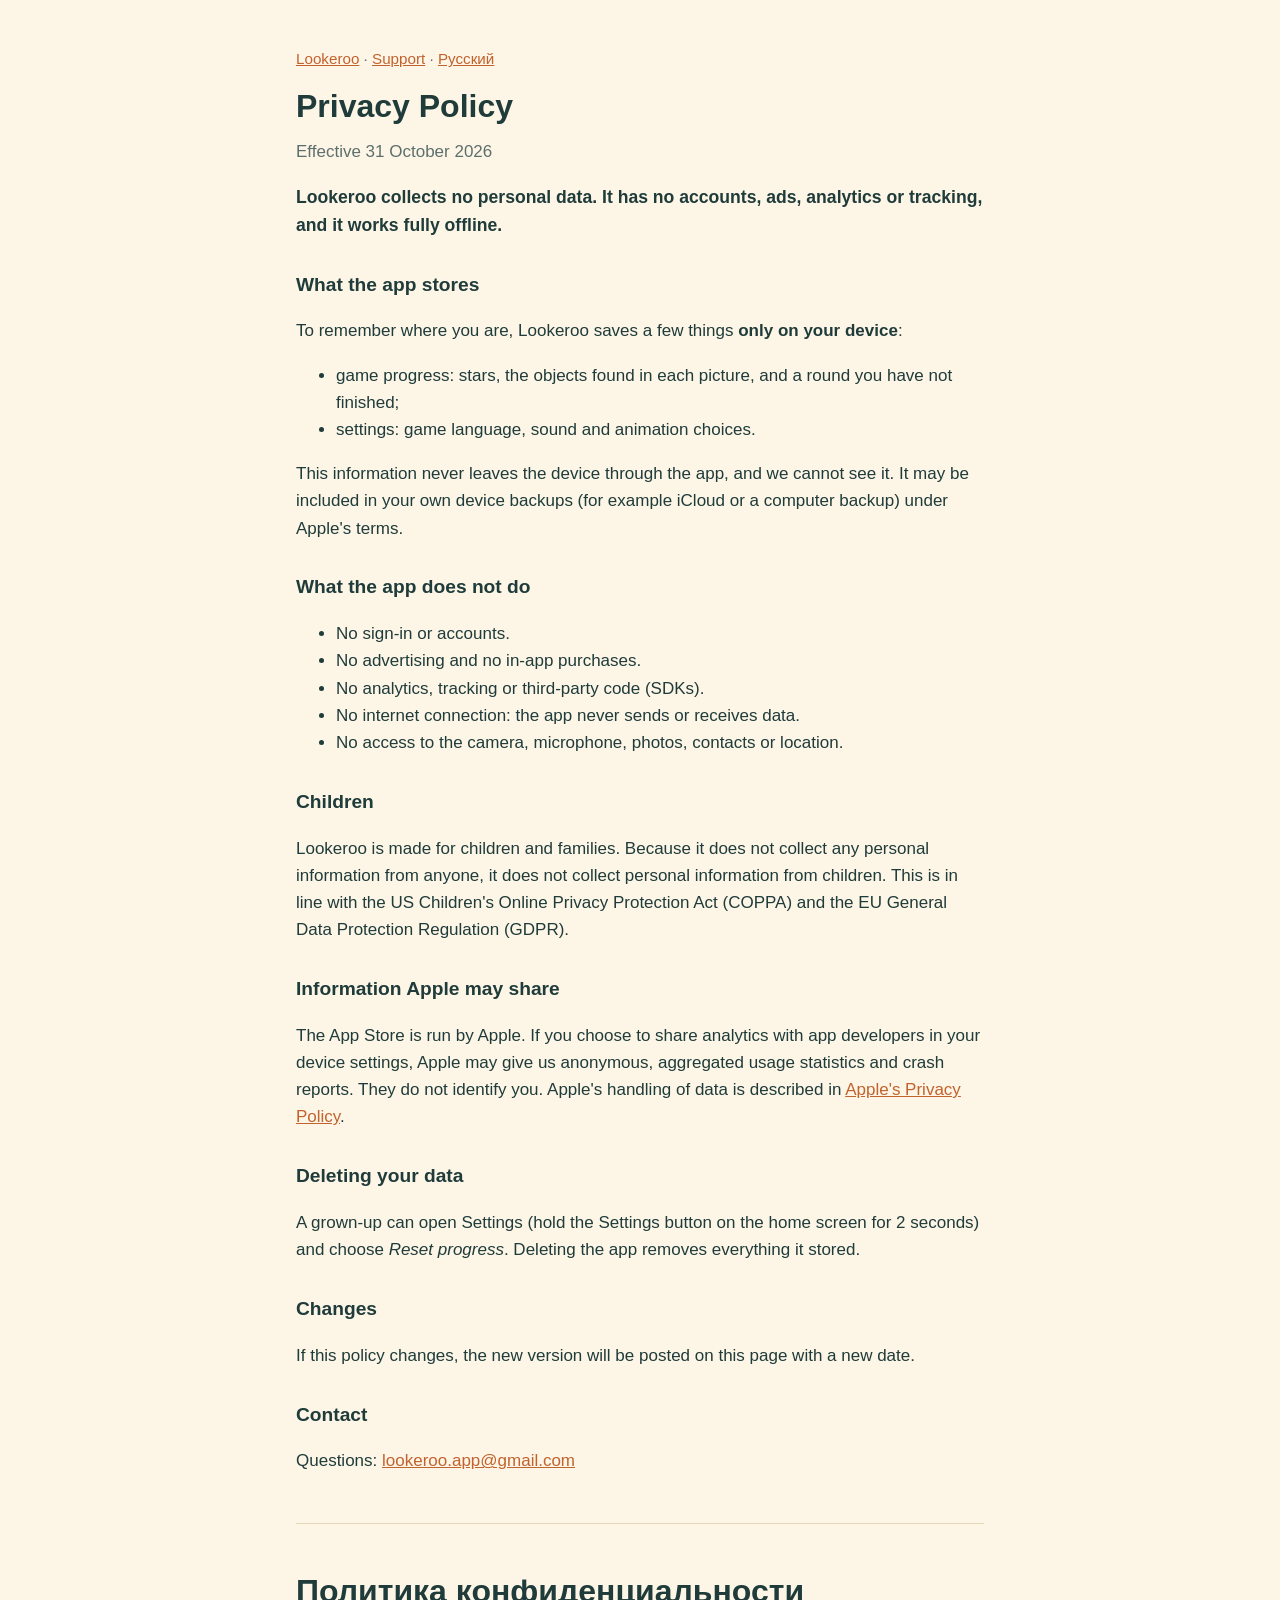
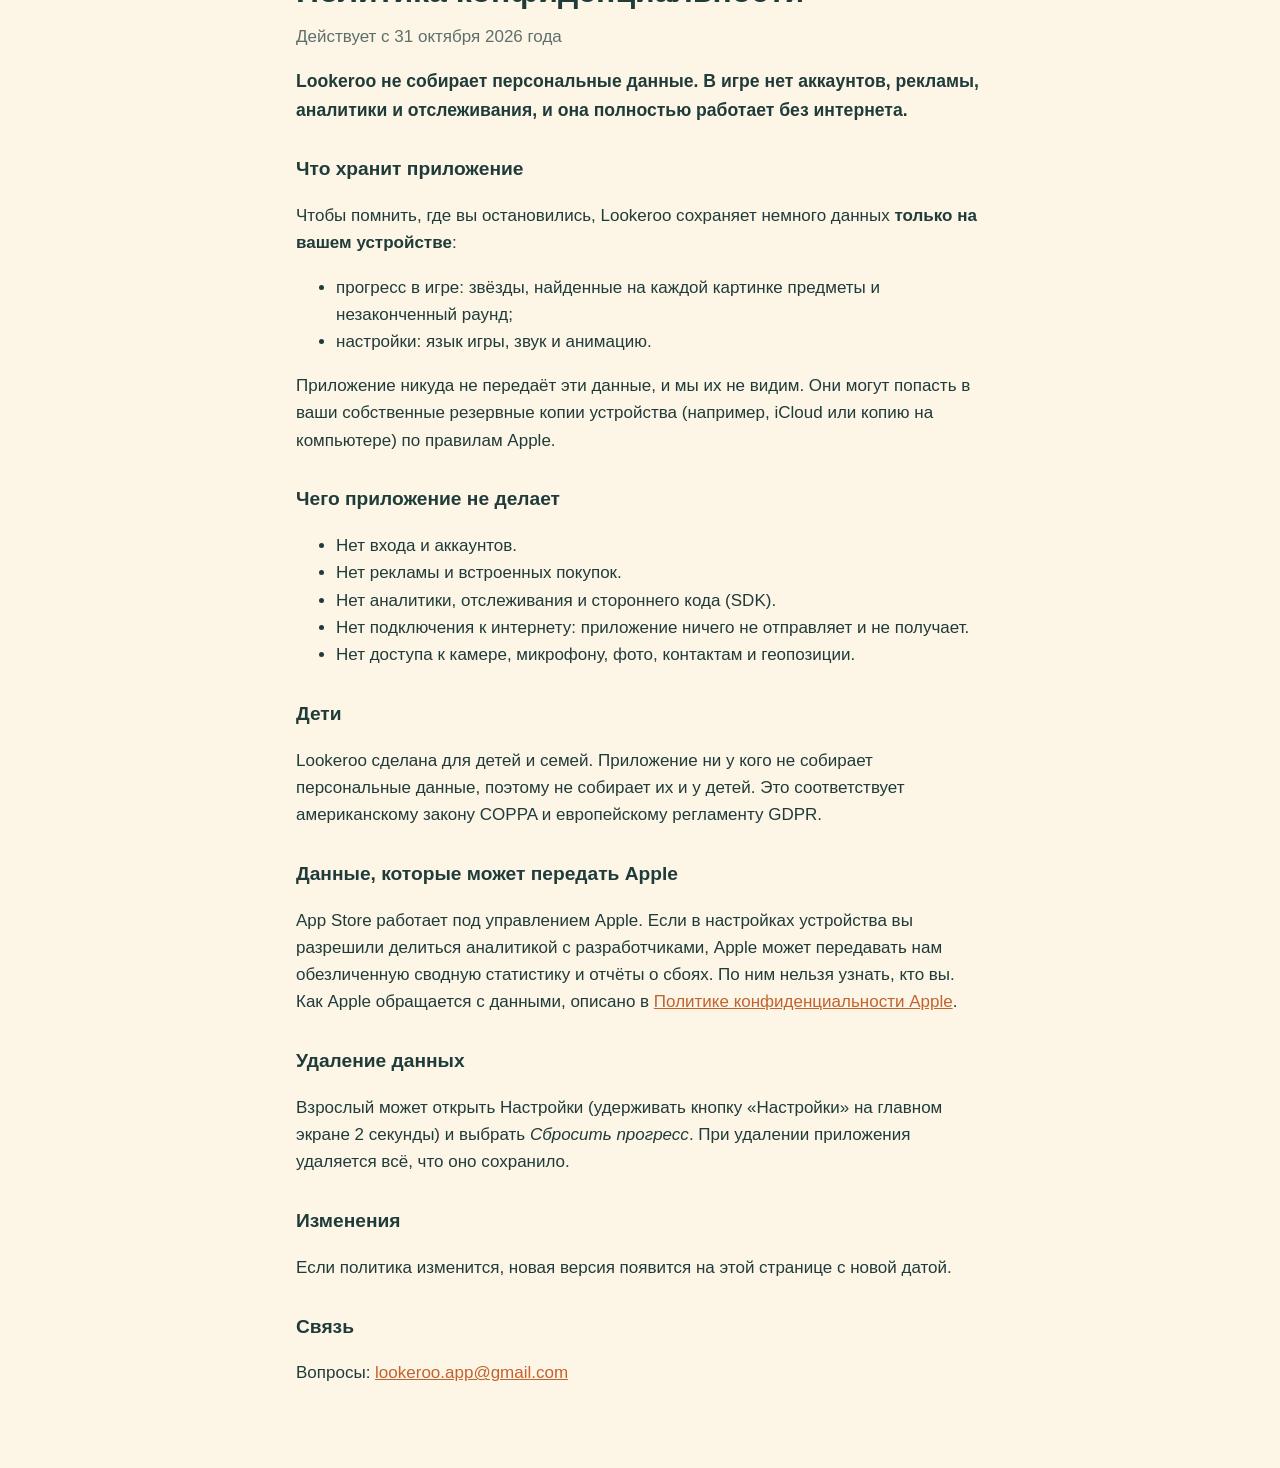
==== privacy.html @ 63737d72 "Add Lookeroo support and privacy pages Co-Authored-By: Claude Opus 5.5 <noreply@anthropic.com>" ====
<!doctype html>
<html lang="en">
<head>
<meta charset="utf-8">
<meta name="viewport" content="width=device-width, initial-scale=1">
<title>Lookeroo · Privacy Policy</title>
<link rel="stylesheet" href="style.css">
</head>
<body>
<main>
  <p class="nav"><a href="index.html">Lookeroo</a> · <a href="support.html">Support</a> · <a href="#ru">Русский</a></p>

  <article id="en" lang="en">
    <h1>Privacy Policy</h1>
    <p class="meta">Effective 31 October 2026</p>

    <p class="summary">Lookeroo collects no personal data. It has no accounts, ads, analytics or tracking,
    and it works fully offline.</p>

    <h2>What the app stores</h2>
    <p>To remember where you are, Lookeroo saves a few things <strong>only on your device</strong>:</p>
    <ul>
      <li>game progress: stars, the objects found in each picture, and a round you have not finished;</li>
      <li>settings: game language, sound and animation choices.</li>
    </ul>
    <p>This information never leaves the device through the app, and we cannot see it. It may be included
    in your own device backups (for example iCloud or a computer backup) under Apple's terms.</p>

    <h2>What the app does not do</h2>
    <ul>
      <li>No sign-in or accounts.</li>
      <li>No advertising and no in-app purchases.</li>
      <li>No analytics, tracking or third-party code (SDKs).</li>
      <li>No internet connection: the app never sends or receives data.</li>
      <li>No access to the camera, microphone, photos, contacts or location.</li>
    </ul>

    <h2>Children</h2>
    <p>Lookeroo is made for children and families. Because it does not collect any personal
    information from anyone, it does not collect personal information from children. This is in line
    with the US Children's Online Privacy Protection Act (COPPA) and the EU General Data Protection
    Regulation (GDPR).</p>

    <h2>Information Apple may share</h2>
    <p>The App Store is run by Apple. If you choose to share analytics with app developers in your
    device settings, Apple may give us anonymous, aggregated usage statistics and crash reports.
    They do not identify you. Apple's handling of data is described in
    <a href="https://www.apple.com/legal/privacy/">Apple's Privacy Policy</a>.</p>

    <h2>Deleting your data</h2>
    <p>A grown-up can open Settings (hold the Settings button on the home screen for 2 seconds) and choose
    <em>Reset progress</em>. Deleting the app removes everything it stored.</p>

    <h2>Changes</h2>
    <p>If this policy changes, the new version will be posted on this page with a new date.</p>

    <h2>Contact</h2>
    <p>Questions: <a href="mailto:lookeroo.app@gmail.com">lookeroo.app@gmail.com</a></p>
  </article>

  <hr>

  <article id="ru" lang="ru">
    <h1>Политика конфиденциальности</h1>
    <p class="meta">Действует с 31 октября 2026 года</p>

    <p class="summary">Lookeroo не собирает персональные данные. В игре нет аккаунтов, рекламы, аналитики
    и отслеживания, и она полностью работает без интернета.</p>

    <h2>Что хранит приложение</h2>
    <p>Чтобы помнить, где вы остановились, Lookeroo сохраняет немного данных <strong>только на вашем
    устройстве</strong>:</p>
    <ul>
      <li>прогресс в игре: звёзды, найденные на каждой картинке предметы и незаконченный раунд;</li>
      <li>настройки: язык игры, звук и анимацию.</li>
    </ul>
    <p>Приложение никуда не передаёт эти данные, и мы их не видим. Они могут попасть в ваши собственные
    резервные копии устройства (например, iCloud или копию на компьютере) по правилам Apple.</p>

    <h2>Чего приложение не делает</h2>
    <ul>
      <li>Нет входа и аккаунтов.</li>
      <li>Нет рекламы и встроенных покупок.</li>
      <li>Нет аналитики, отслеживания и стороннего кода (SDK).</li>
      <li>Нет подключения к интернету: приложение ничего не отправляет и не получает.</li>
      <li>Нет доступа к камере, микрофону, фото, контактам и геопозиции.</li>
    </ul>

    <h2>Дети</h2>
    <p>Lookeroo сделана для детей и семей. Приложение ни у кого не собирает персональные данные, поэтому
    не собирает их и у детей. Это соответствует американскому закону COPPA и европейскому регламенту GDPR.</p>

    <h2>Данные, которые может передать Apple</h2>
    <p>App Store работает под управлением Apple. Если в настройках устройства вы разрешили делиться
    аналитикой с разработчиками, Apple может передавать нам обезличенную сводную статистику и отчёты
    о сбоях. По ним нельзя узнать, кто вы. Как Apple обращается с данными, описано в
    <a href="https://www.apple.com/legal/privacy/ru/">Политике конфиденциальности Apple</a>.</p>

    <h2>Удаление данных</h2>
    <p>Взрослый может открыть Настройки (удерживать кнопку «Настройки» на главном экране 2 секунды)
    и выбрать <em>Сбросить прогресс</em>. При удалении приложения удаляется всё, что оно сохранило.</p>

    <h2>Изменения</h2>
    <p>Если политика изменится, новая версия появится на этой странице с новой датой.</p>

    <h2>Связь</h2>
    <p>Вопросы: <a href="mailto:lookeroo.app@gmail.com">lookeroo.app@gmail.com</a></p>
  </article>
</main>
</body>
</html>
---- style.css ----
:root {
  --bg: #fdf6e7;
  --text: #1f3b3a;
  --muted: #5d6f6c;
  --accent: #c2622d;
  --rule: #e6d7b8;
}
@media (prefers-color-scheme: dark) {
  :root {
    --bg: #1b2423;
    --text: #f2ead8;
    --muted: #b5bfbc;
    --accent: #f0a06a;
    --rule: #3a4745;
  }
}
* { box-sizing: border-box; }
body {
  margin: 0;
  background: var(--bg);
  color: var(--text);
  font: 17px/1.6 -apple-system, BlinkMacSystemFont, "SF Pro Text", "Segoe UI", Roboto, sans-serif;
}
main { max-width: 720px; margin: 0 auto; padding: 32px 16px 64px; }
h1 { font-size: 2rem; line-height: 1.2; margin: 0.4em 0; }
h2 { font-size: 1.2rem; margin: 1.6em 0 0.4em; }
a { color: var(--accent); }
.nav { font-size: 0.95rem; color: var(--muted); }
.meta { color: var(--muted); margin-top: 0; }
.summary { font-size: 1.1rem; font-weight: 600; }
.links { padding-left: 1.2em; }
hr { border: 0; border-top: 1px solid var(--rule); margin: 48px 0; }
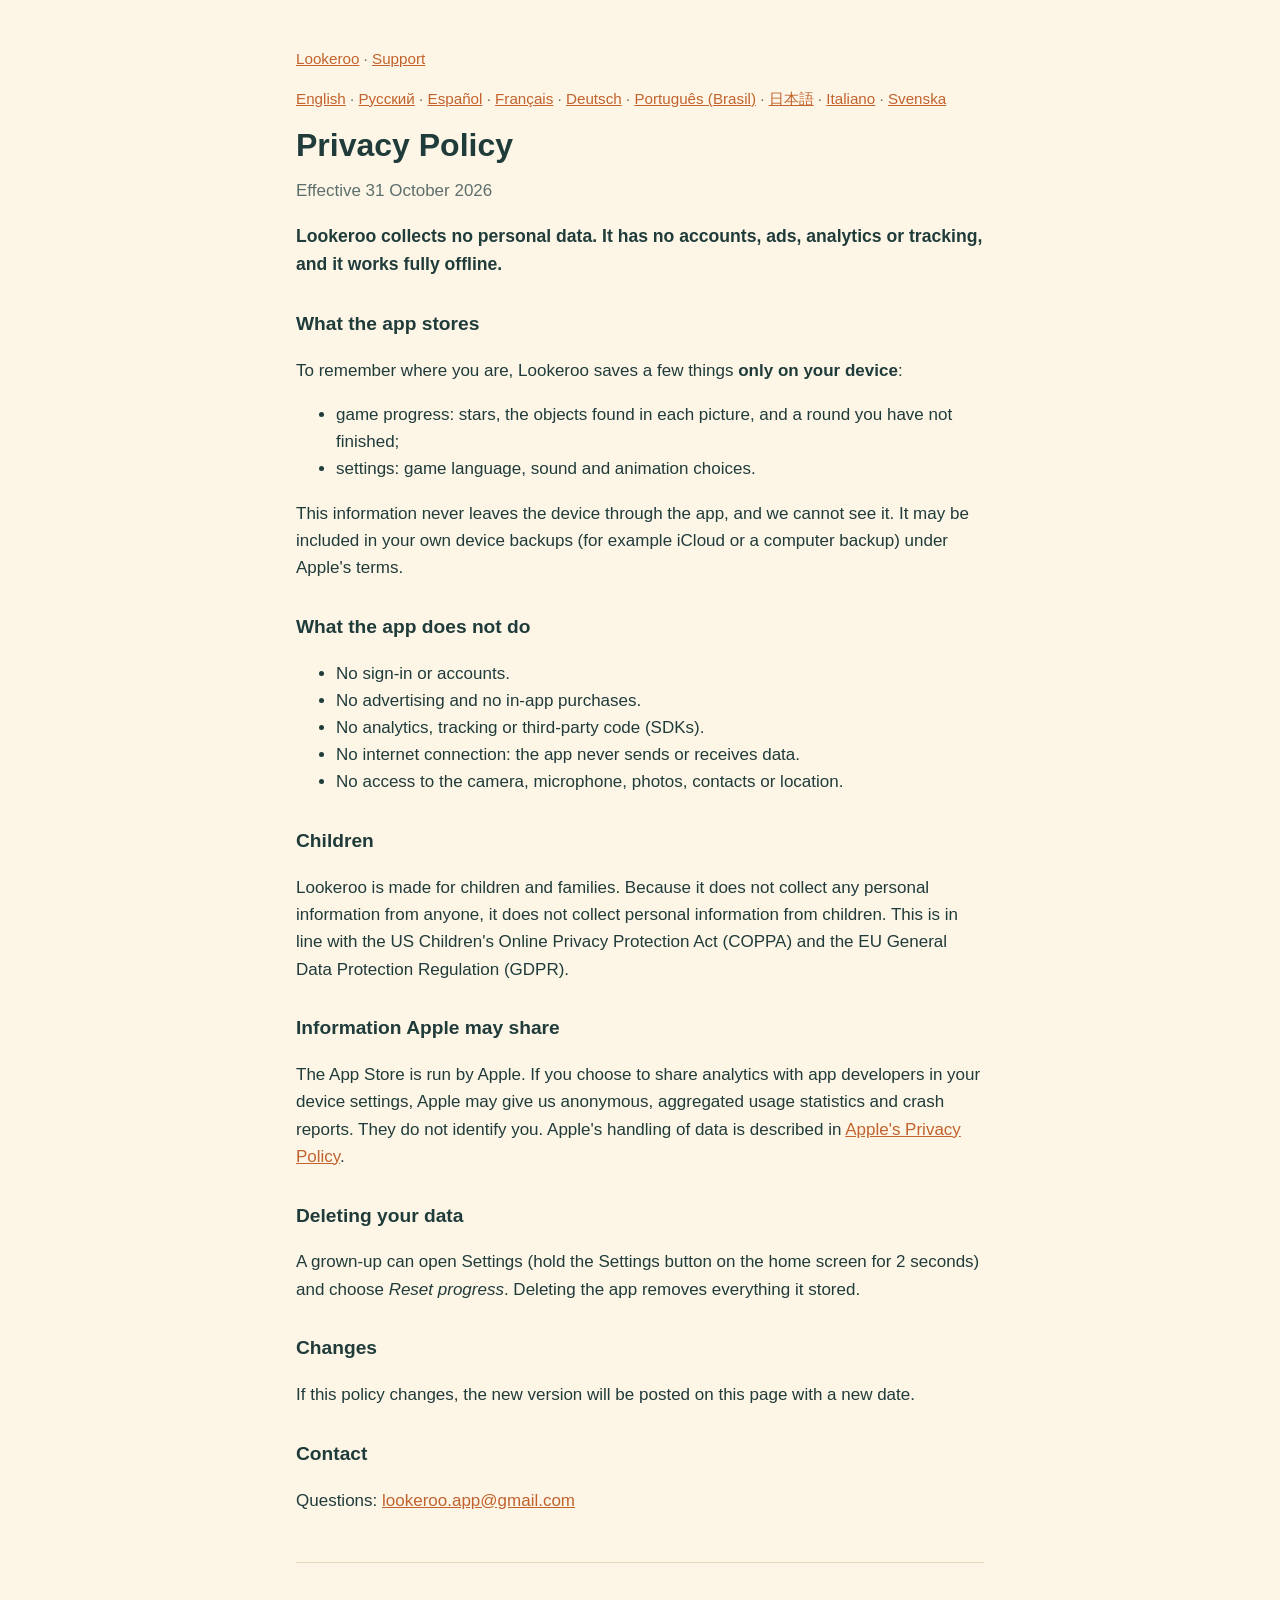
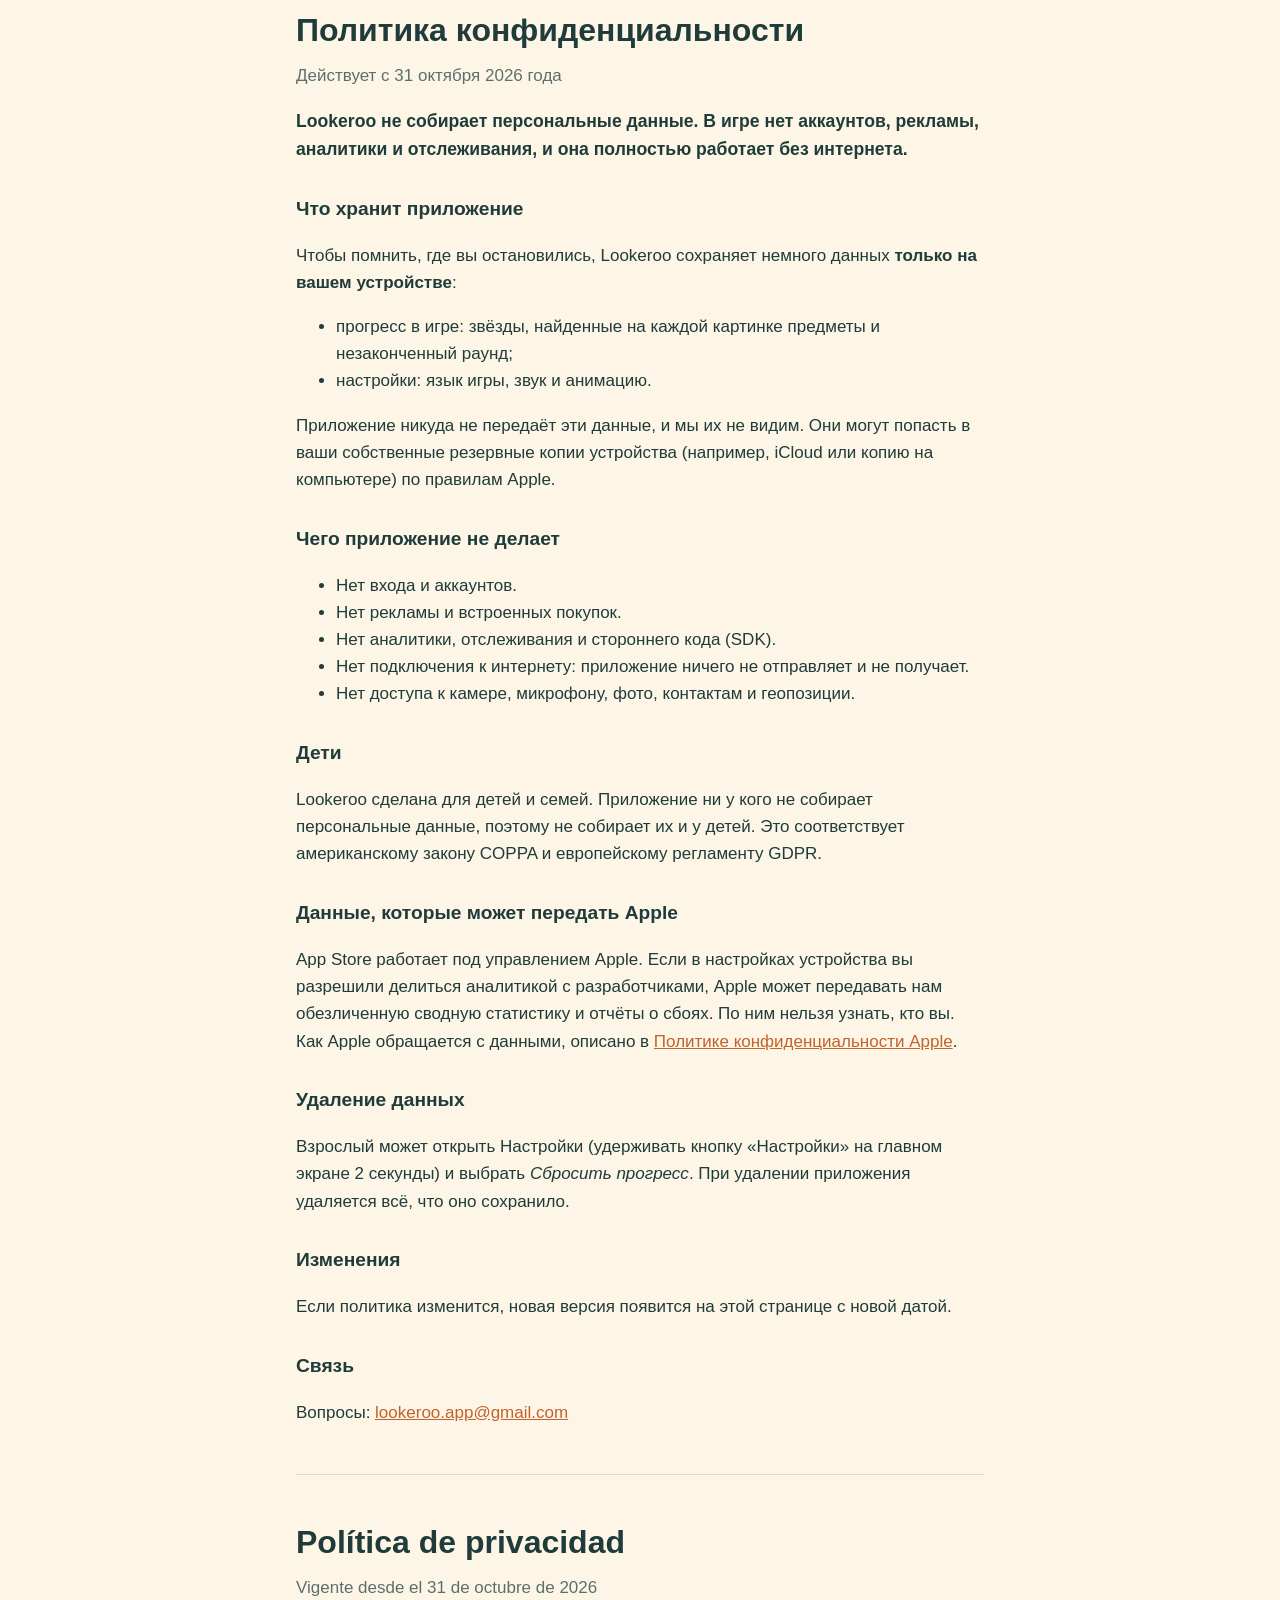
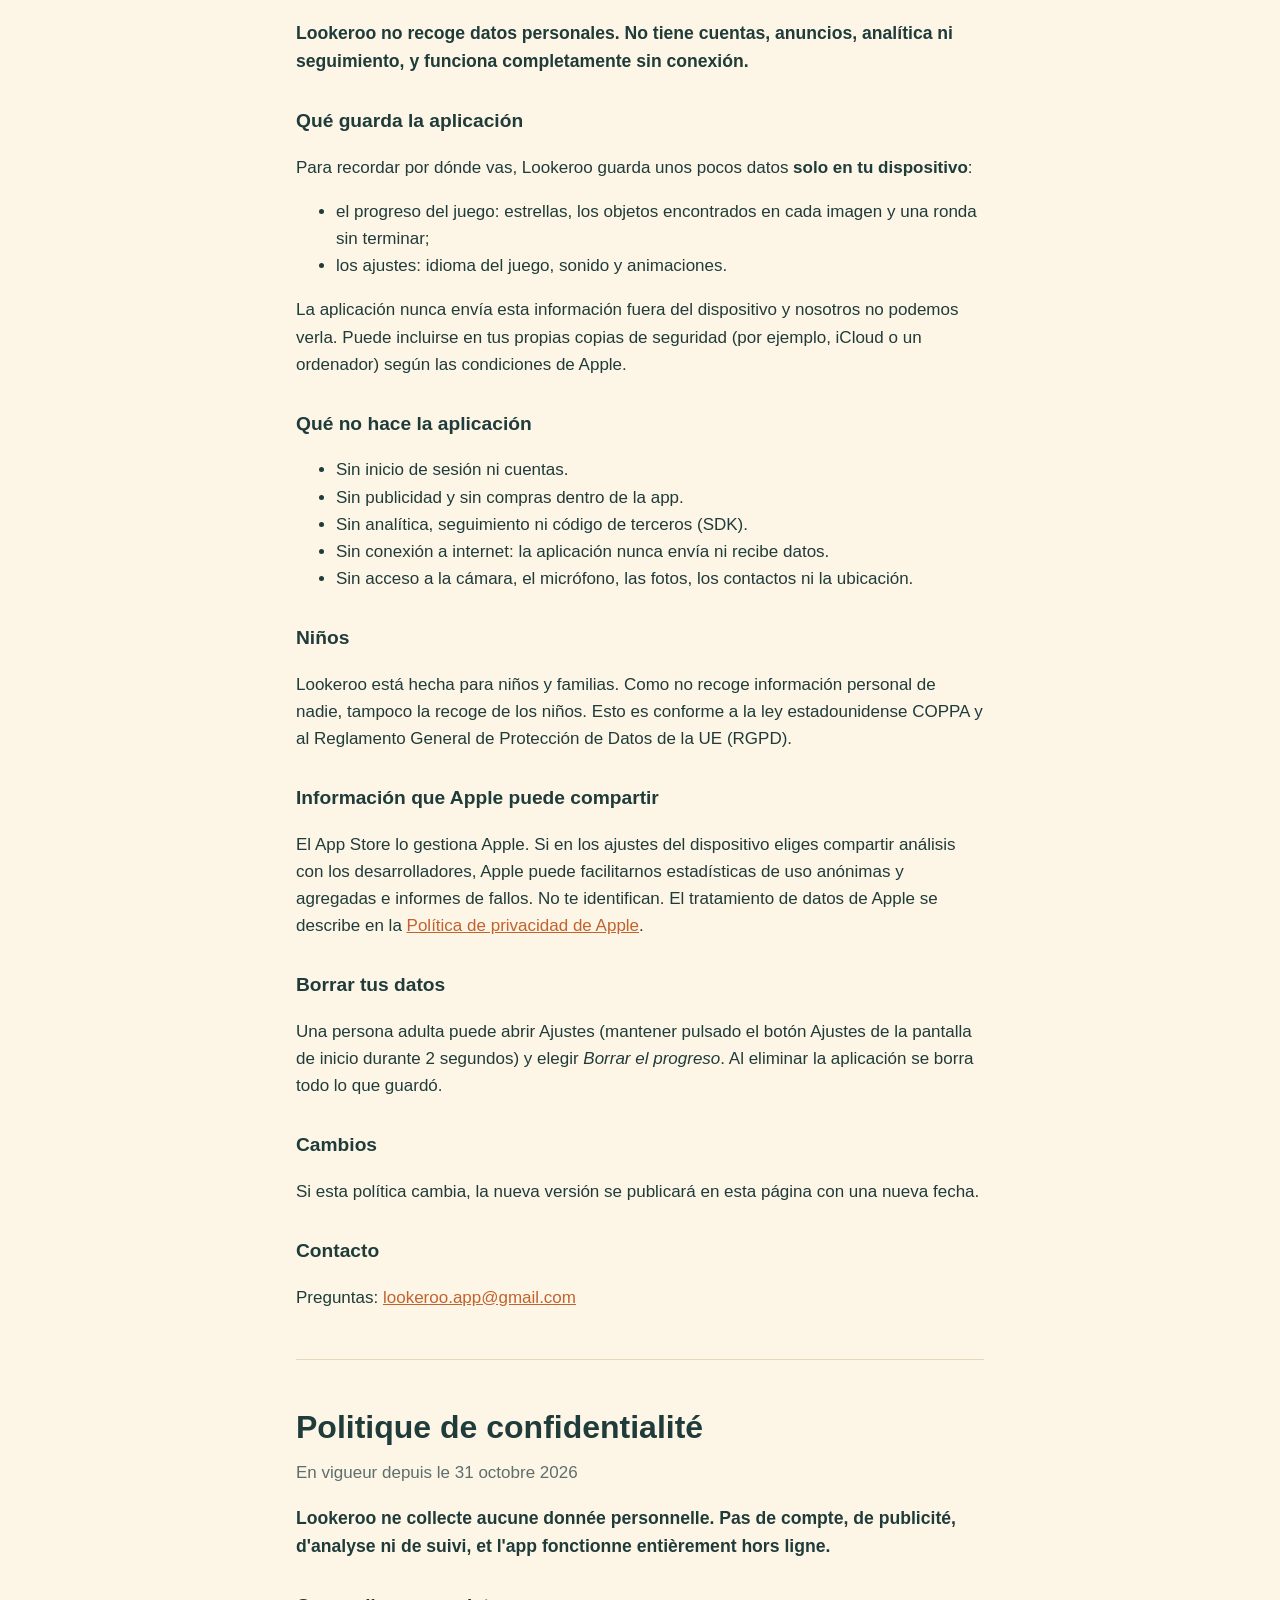
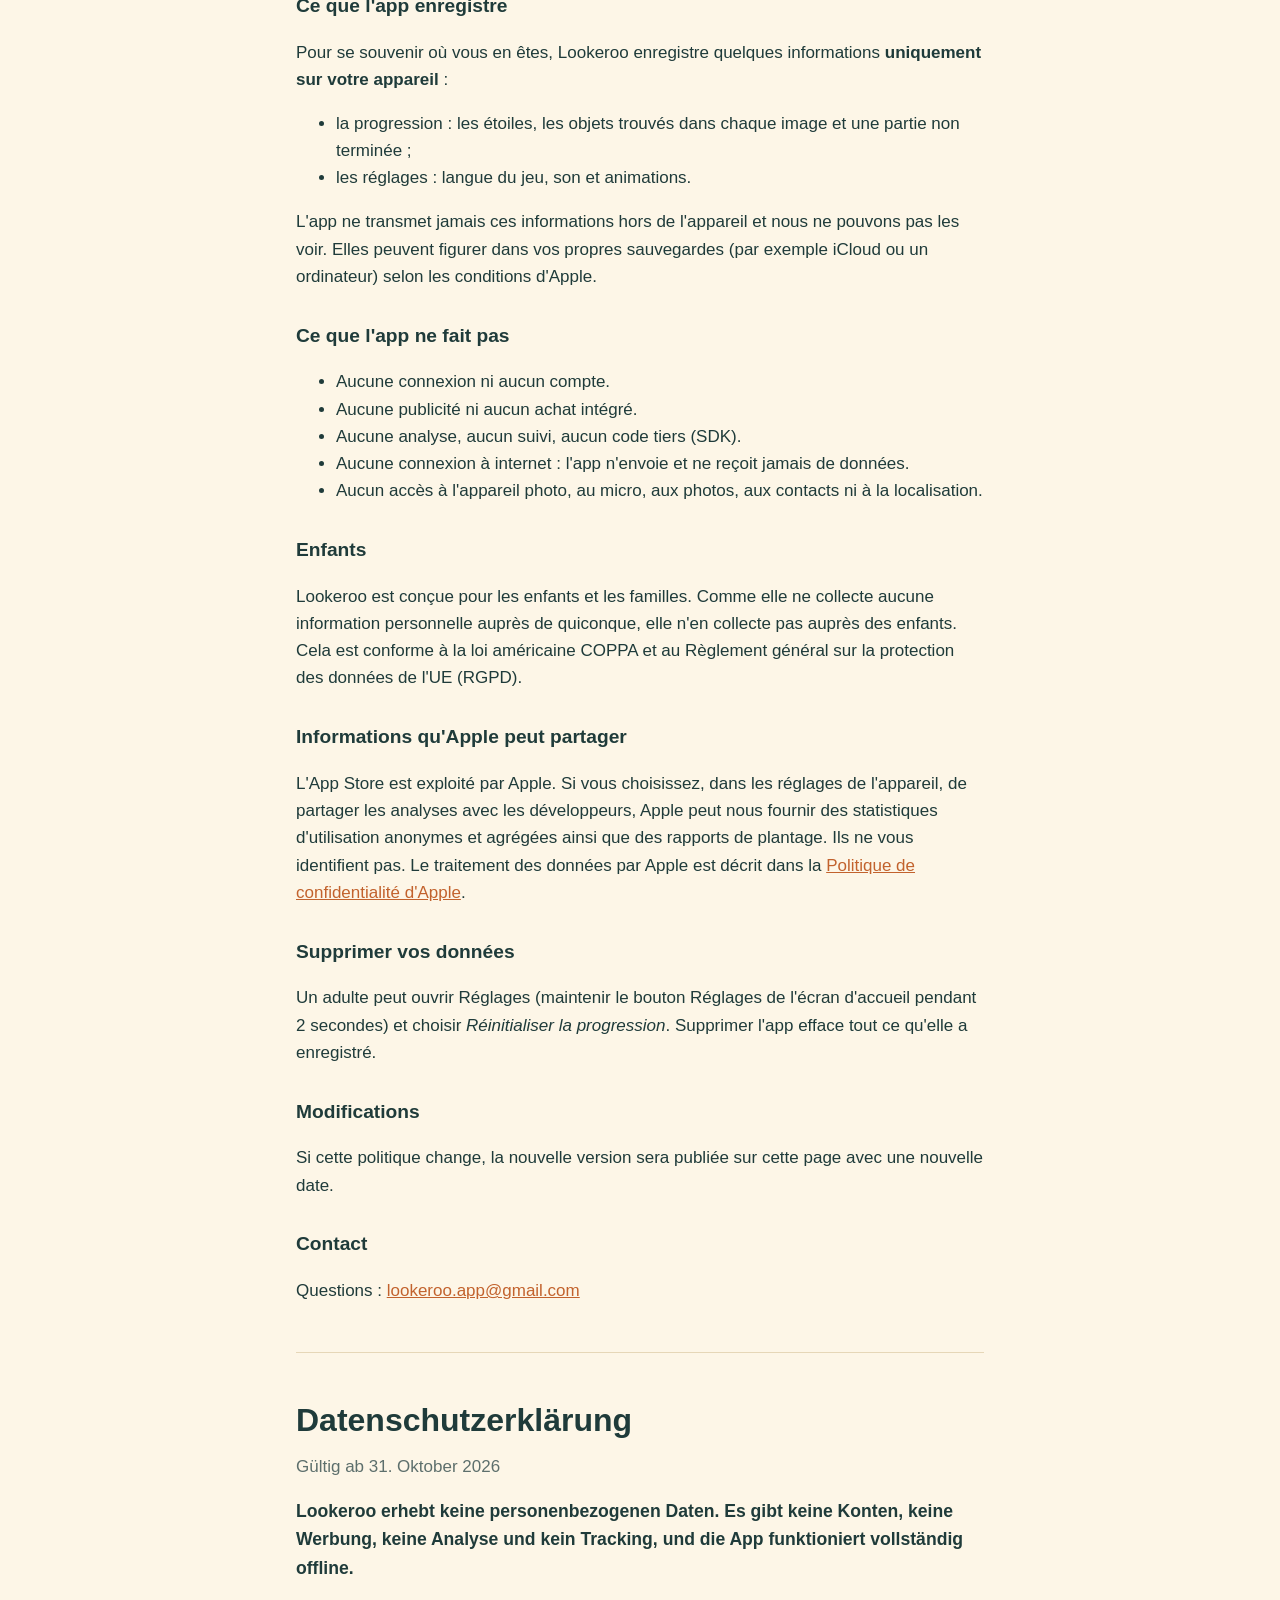
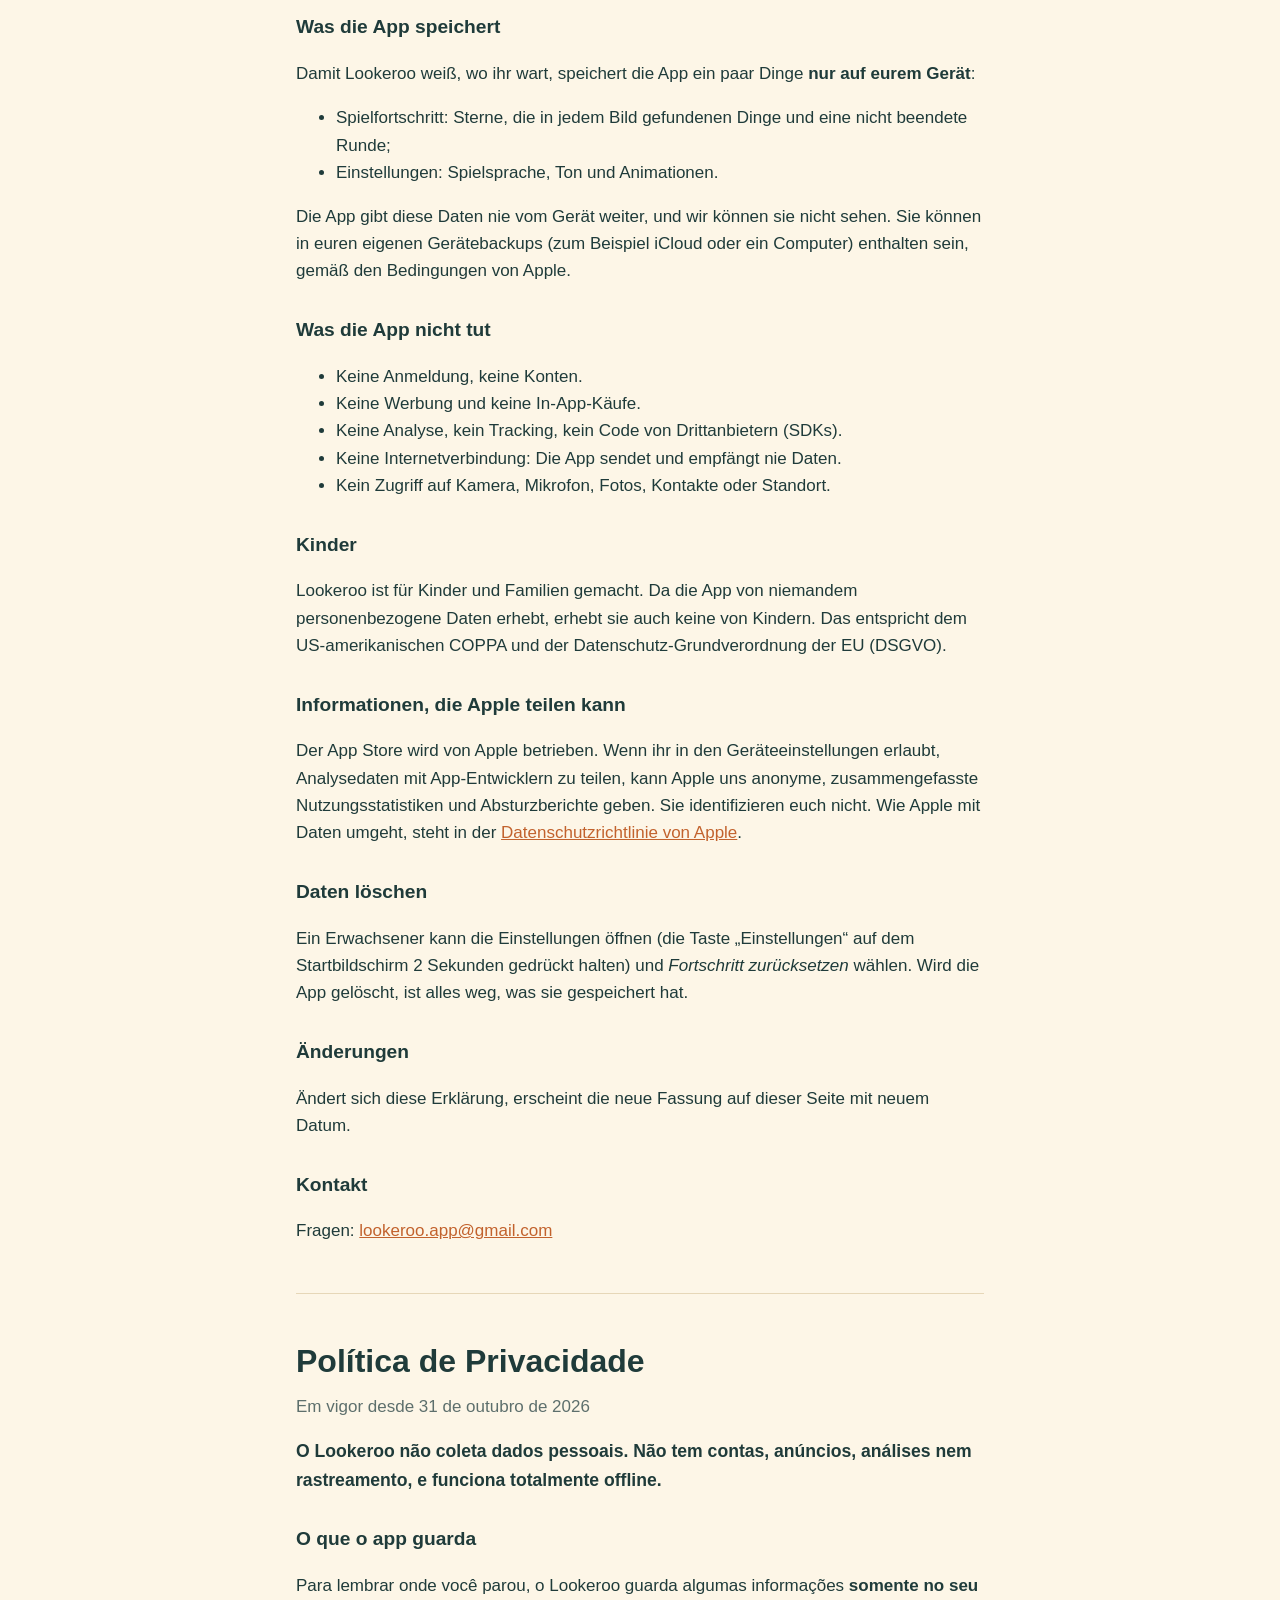
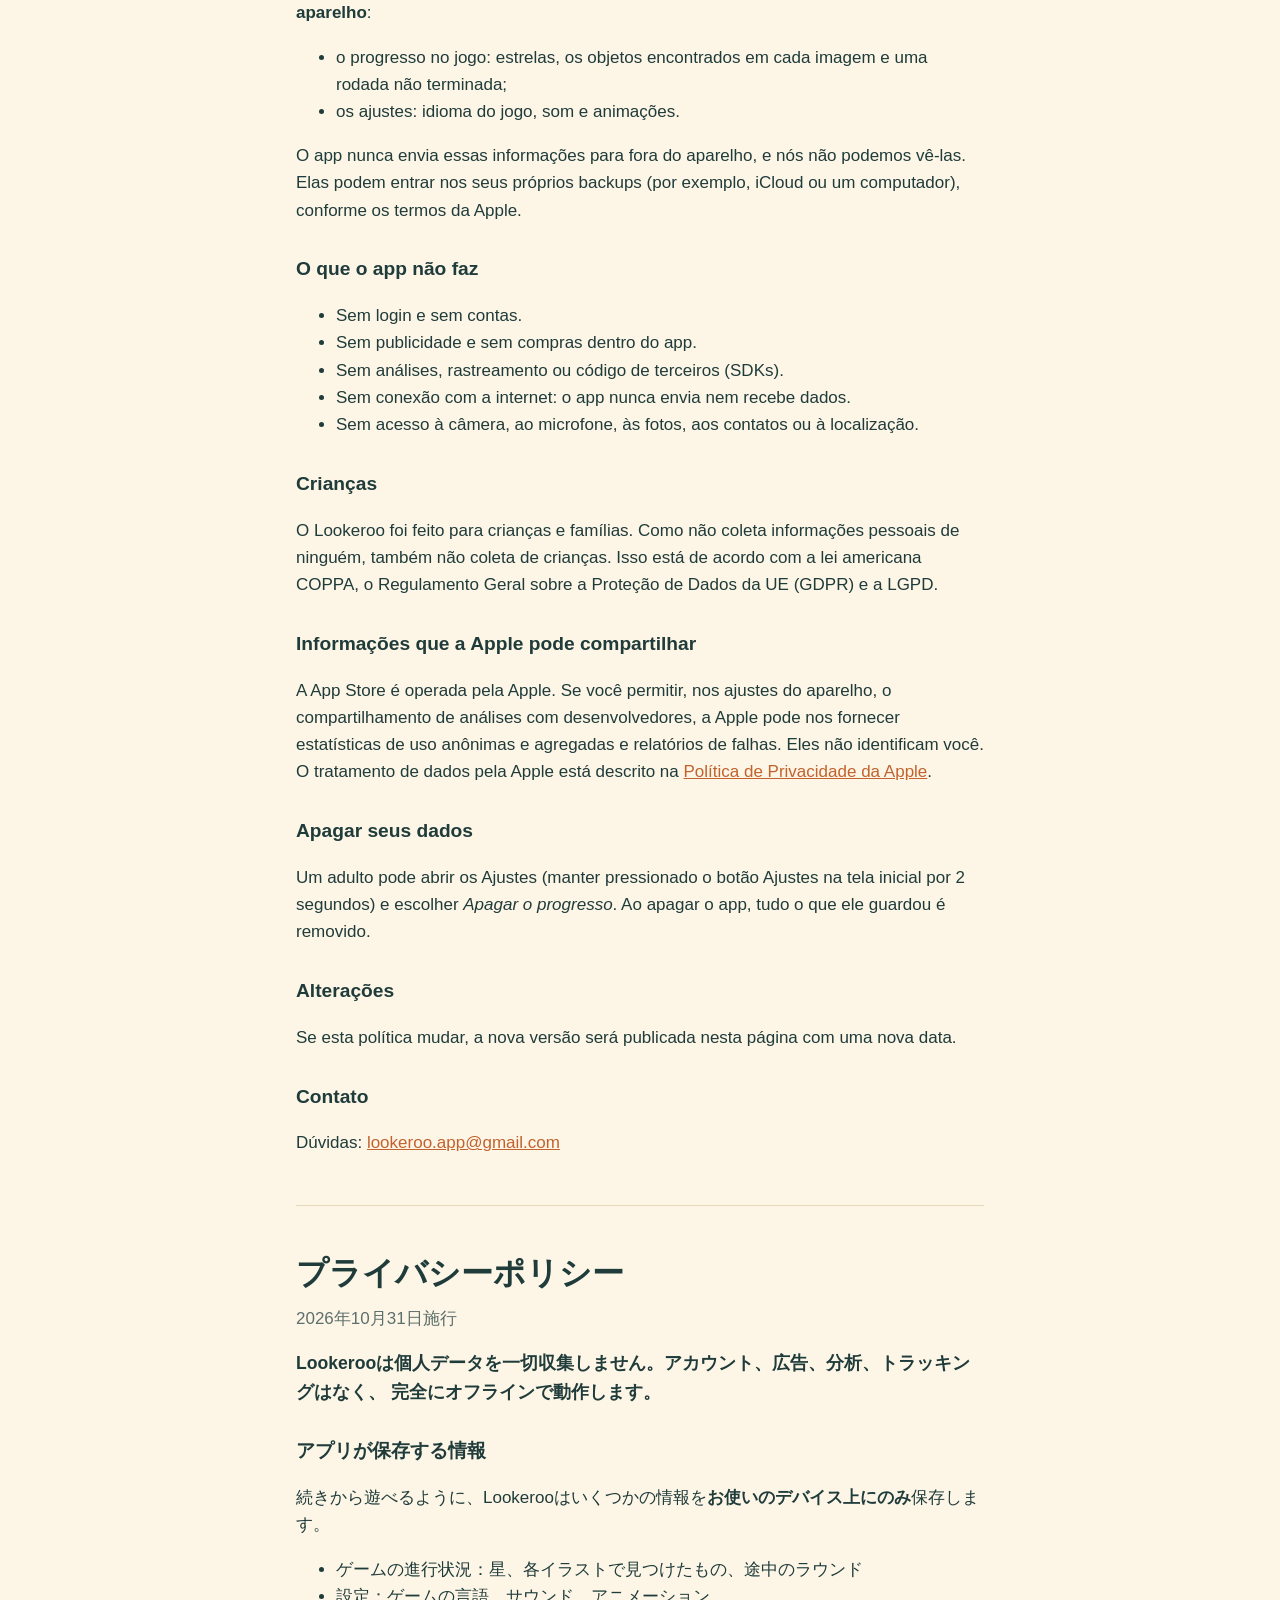
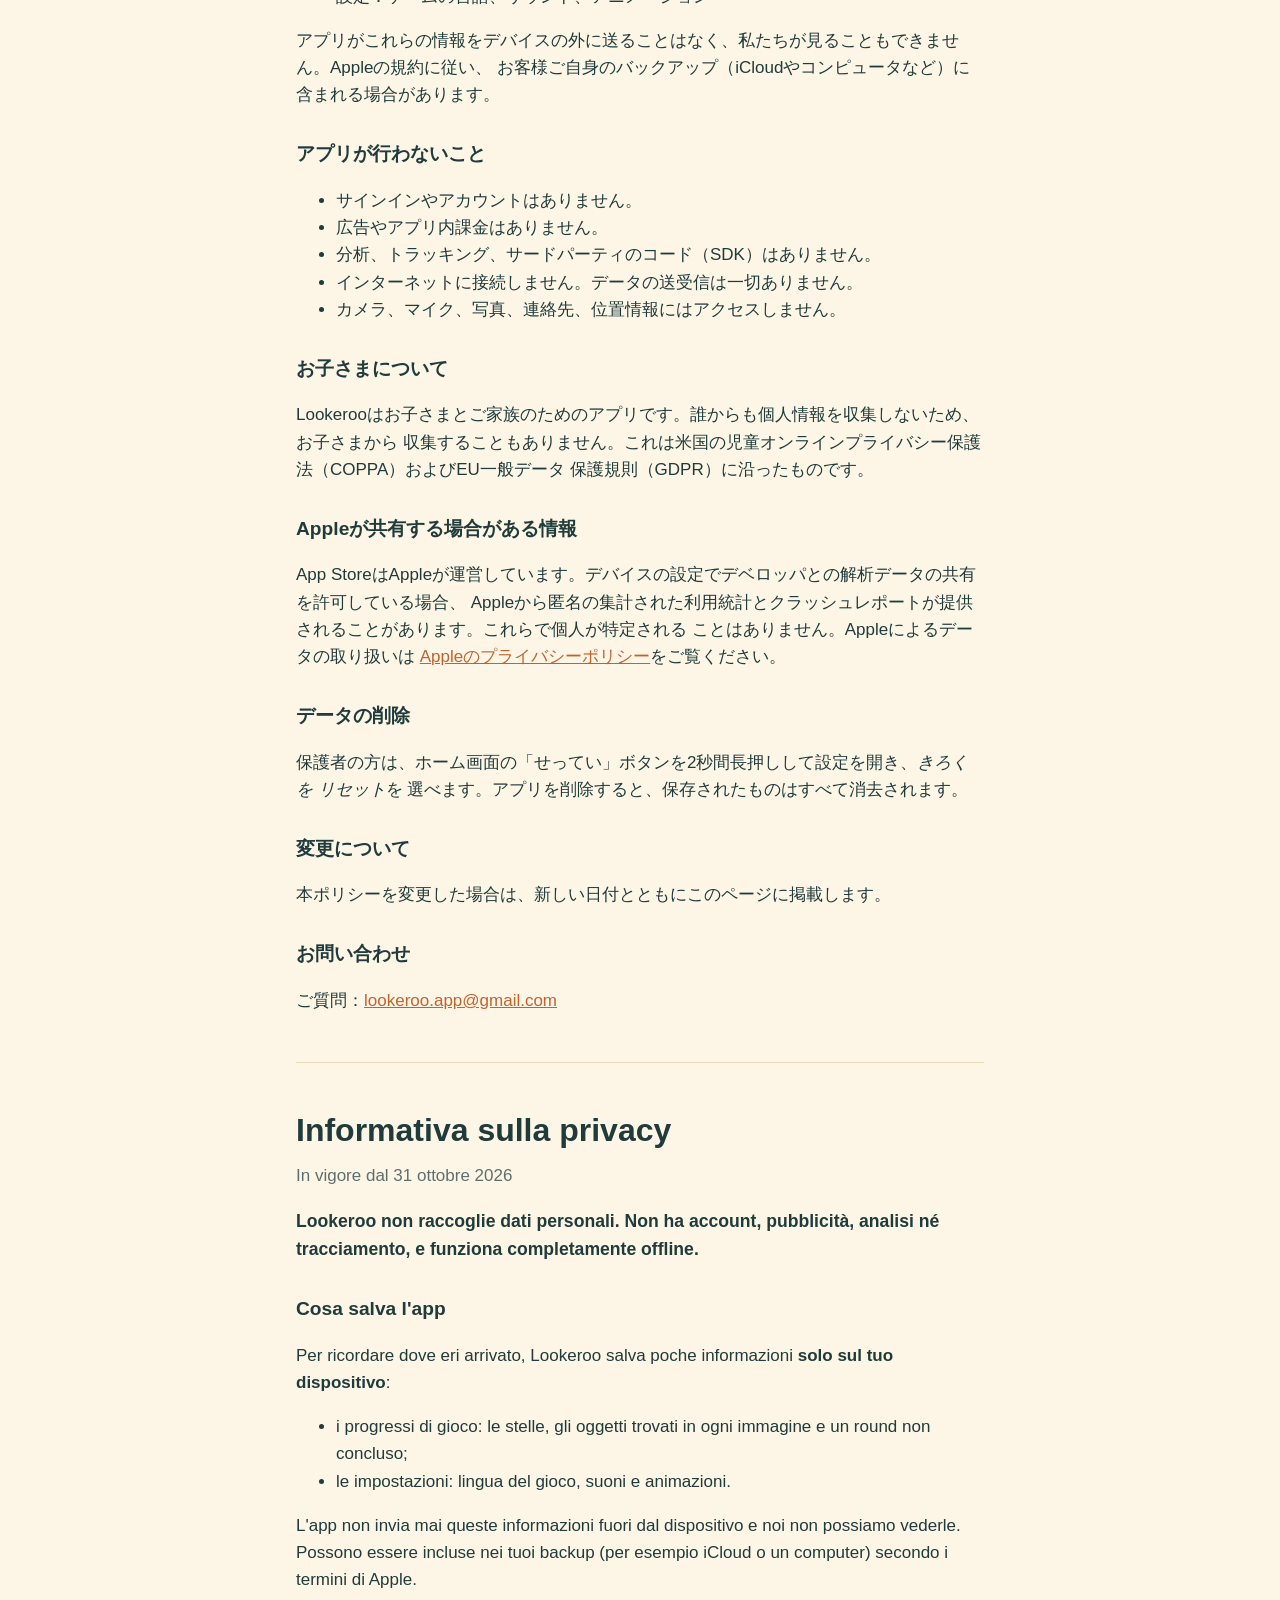
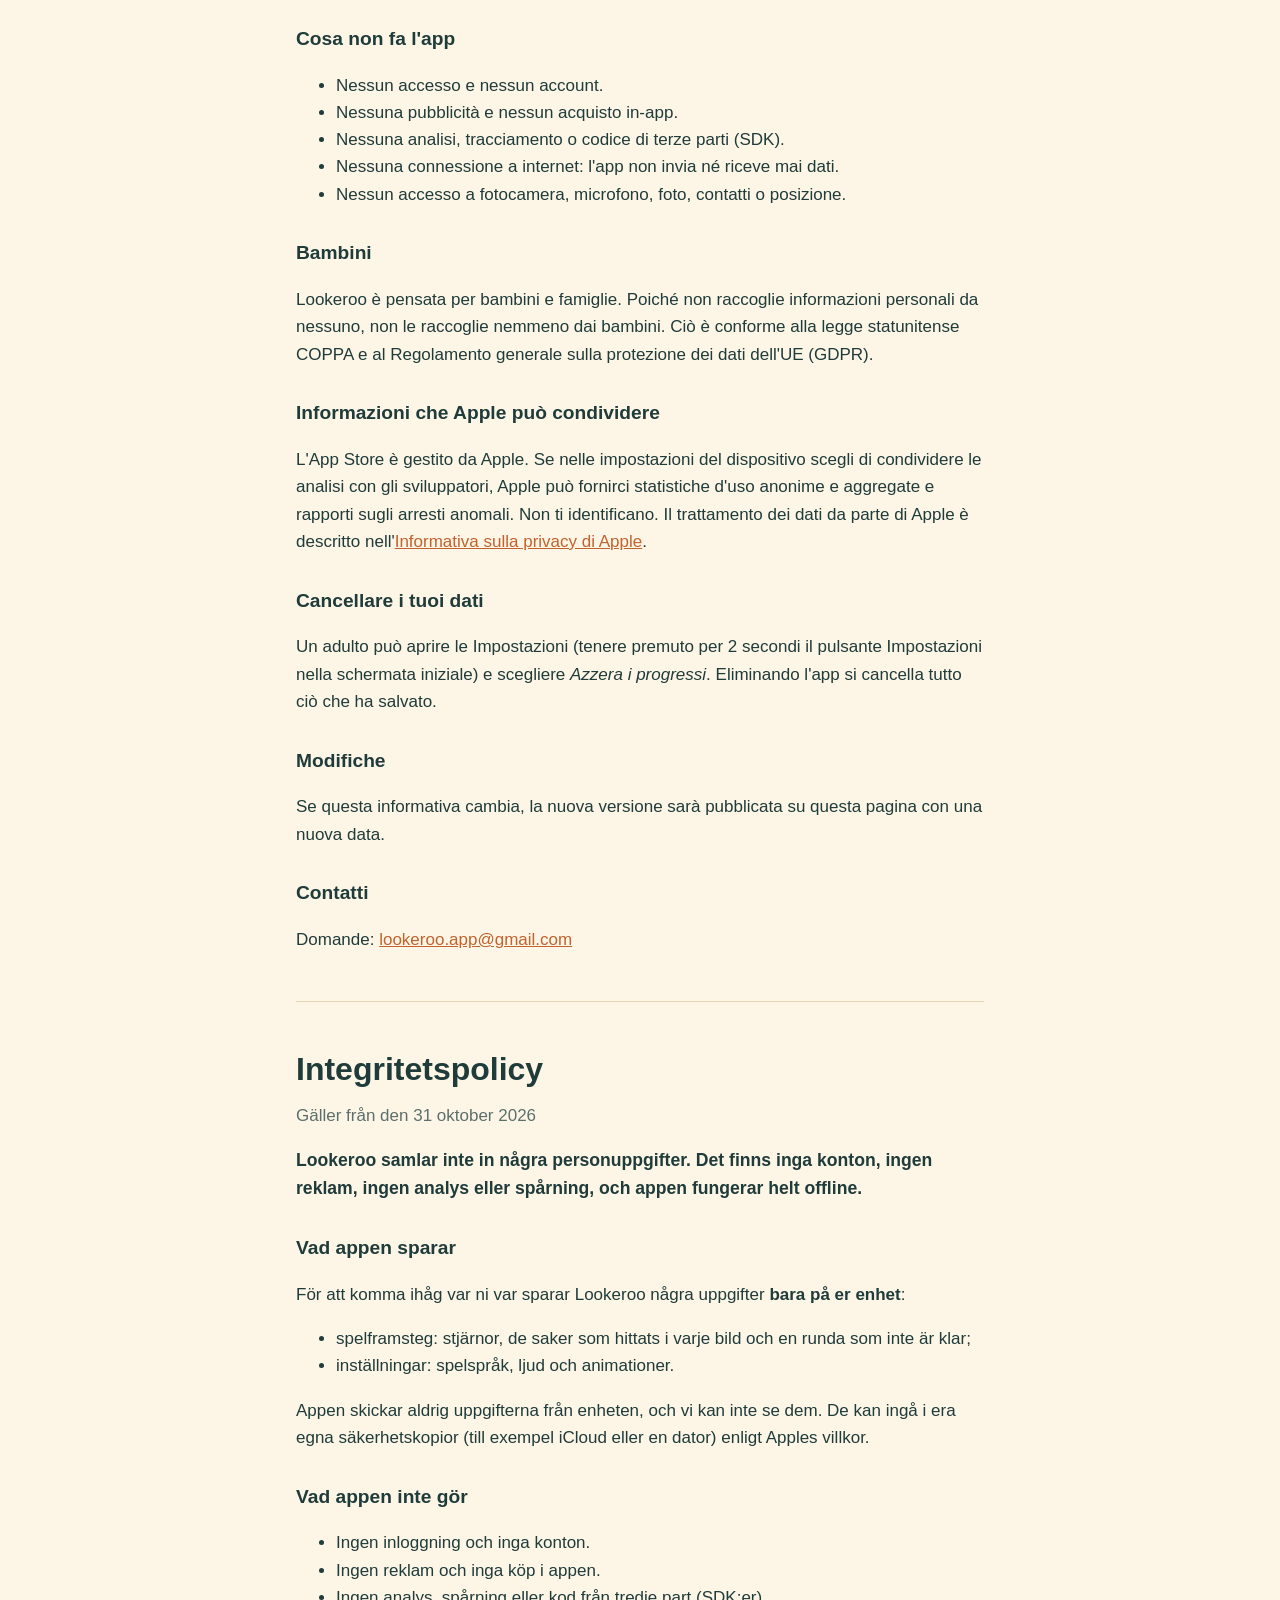
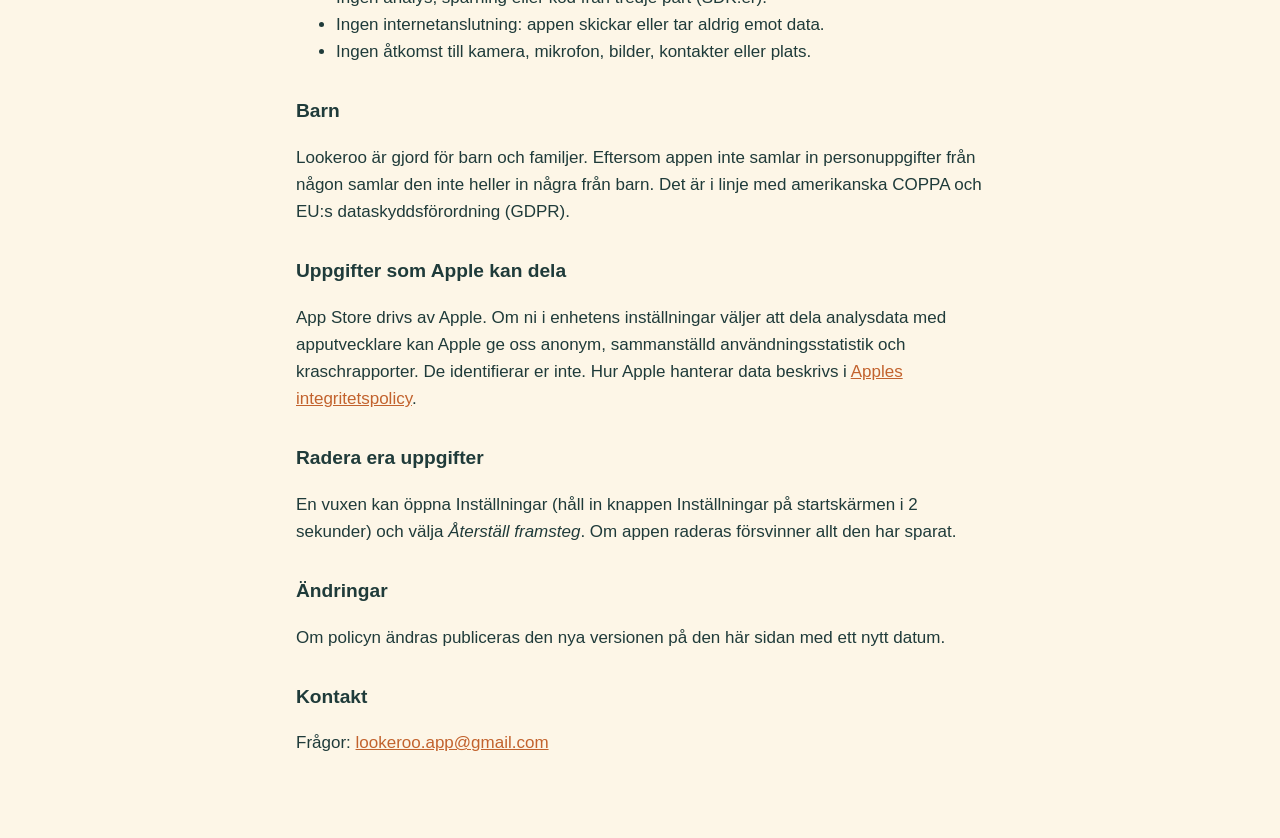
==== commit 2d080141: "Add Spanish, French, German, Portuguese, Japanese, Italian and Swedish pages Co-Authored-By: Claude " ====
--- a/privacy.html
+++ b/privacy.html
@@ -8,7 +8,8 @@
 </head>
 <body>
 <main>
-  <p class="nav"><a href="index.html">Lookeroo</a> · <a href="support.html">Support</a> · <a href="#ru">Русский</a></p>
+  <p class="nav"><a href="index.html">Lookeroo</a> · <a href="support.html">Support</a></p>
+  <p class="nav"><a href="#en">English</a> · <a href="#ru">Русский</a> · <a href="#es">Español</a> · <a href="#fr">Français</a> · <a href="#de">Deutsch</a> · <a href="#pt-BR">Português (Brasil)</a> · <a href="#ja">日本語</a> · <a href="#it">Italiano</a> · <a href="#sv">Svenska</a></p>
 
   <article id="en" lang="en">
     <h1>Privacy Policy</h1>
@@ -106,6 +107,352 @@
     <h2>Связь</h2>
     <p>Вопросы: <a href="mailto:lookeroo.app@gmail.com">lookeroo.app@gmail.com</a></p>
   </article>
+
+  <hr>
+
+  <article id="es" lang="es">
+    <h1>Política de privacidad</h1>
+    <p class="meta">Vigente desde el 31 de octubre de 2026</p>
+
+    <p class="summary">Lookeroo no recoge datos personales. No tiene cuentas, anuncios, analítica ni
+    seguimiento, y funciona completamente sin conexión.</p>
+
+    <h2>Qué guarda la aplicación</h2>
+    <p>Para recordar por dónde vas, Lookeroo guarda unos pocos datos <strong>solo en tu dispositivo</strong>:</p>
+    <ul>
+      <li>el progreso del juego: estrellas, los objetos encontrados en cada imagen y una ronda sin terminar;</li>
+      <li>los ajustes: idioma del juego, sonido y animaciones.</li>
+    </ul>
+    <p>La aplicación nunca envía esta información fuera del dispositivo y nosotros no podemos verla. Puede
+    incluirse en tus propias copias de seguridad (por ejemplo, iCloud o un ordenador) según las condiciones de Apple.</p>
+
+    <h2>Qué no hace la aplicación</h2>
+    <ul>
+      <li>Sin inicio de sesión ni cuentas.</li>
+      <li>Sin publicidad y sin compras dentro de la app.</li>
+      <li>Sin analítica, seguimiento ni código de terceros (SDK).</li>
+      <li>Sin conexión a internet: la aplicación nunca envía ni recibe datos.</li>
+      <li>Sin acceso a la cámara, el micrófono, las fotos, los contactos ni la ubicación.</li>
+    </ul>
+
+    <h2>Niños</h2>
+    <p>Lookeroo está hecha para niños y familias. Como no recoge información personal de nadie, tampoco
+    la recoge de los niños. Esto es conforme a la ley estadounidense COPPA y al Reglamento General de
+    Protección de Datos de la UE (RGPD).</p>
+
+    <h2>Información que Apple puede compartir</h2>
+    <p>El App Store lo gestiona Apple. Si en los ajustes del dispositivo eliges compartir análisis con
+    los desarrolladores, Apple puede facilitarnos estadísticas de uso anónimas y agregadas e informes de
+    fallos. No te identifican. El tratamiento de datos de Apple se describe en la
+    <a href="https://www.apple.com/legal/privacy/">Política de privacidad de Apple</a>.</p>
+
+    <h2>Borrar tus datos</h2>
+    <p>Una persona adulta puede abrir Ajustes (mantener pulsado el botón Ajustes de la pantalla de inicio
+    durante 2 segundos) y elegir <em>Borrar el progreso</em>. Al eliminar la aplicación se borra todo lo que guardó.</p>
+
+    <h2>Cambios</h2>
+    <p>Si esta política cambia, la nueva versión se publicará en esta página con una nueva fecha.</p>
+
+    <h2>Contacto</h2>
+    <p>Preguntas: <a href="mailto:lookeroo.app@gmail.com">lookeroo.app@gmail.com</a></p>
+  </article>
+
+  <hr>
+
+  <article id="fr" lang="fr">
+    <h1>Politique de confidentialité</h1>
+    <p class="meta">En vigueur depuis le 31 octobre 2026</p>
+
+    <p class="summary">Lookeroo ne collecte aucune donnée personnelle. Pas de compte, de publicité,
+    d'analyse ni de suivi, et l'app fonctionne entièrement hors ligne.</p>
+
+    <h2>Ce que l'app enregistre</h2>
+    <p>Pour se souvenir où vous en êtes, Lookeroo enregistre quelques informations <strong>uniquement sur
+    votre appareil</strong> :</p>
+    <ul>
+      <li>la progression : les étoiles, les objets trouvés dans chaque image et une partie non terminée ;</li>
+      <li>les réglages : langue du jeu, son et animations.</li>
+    </ul>
+    <p>L'app ne transmet jamais ces informations hors de l'appareil et nous ne pouvons pas les voir. Elles
+    peuvent figurer dans vos propres sauvegardes (par exemple iCloud ou un ordinateur) selon les conditions d'Apple.</p>
+
+    <h2>Ce que l'app ne fait pas</h2>
+    <ul>
+      <li>Aucune connexion ni aucun compte.</li>
+      <li>Aucune publicité ni aucun achat intégré.</li>
+      <li>Aucune analyse, aucun suivi, aucun code tiers (SDK).</li>
+      <li>Aucune connexion à internet : l'app n'envoie et ne reçoit jamais de données.</li>
+      <li>Aucun accès à l'appareil photo, au micro, aux photos, aux contacts ni à la localisation.</li>
+    </ul>
+
+    <h2>Enfants</h2>
+    <p>Lookeroo est conçue pour les enfants et les familles. Comme elle ne collecte aucune information
+    personnelle auprès de quiconque, elle n'en collecte pas auprès des enfants. Cela est conforme à la
+    loi américaine COPPA et au Règlement général sur la protection des données de l'UE (RGPD).</p>
+
+    <h2>Informations qu'Apple peut partager</h2>
+    <p>L'App Store est exploité par Apple. Si vous choisissez, dans les réglages de l'appareil, de
+    partager les analyses avec les développeurs, Apple peut nous fournir des statistiques d'utilisation
+    anonymes et agrégées ainsi que des rapports de plantage. Ils ne vous identifient pas. Le traitement
+    des données par Apple est décrit dans la
+    <a href="https://www.apple.com/legal/privacy/">Politique de confidentialité d'Apple</a>.</p>
+
+    <h2>Supprimer vos données</h2>
+    <p>Un adulte peut ouvrir Réglages (maintenir le bouton Réglages de l'écran d'accueil pendant
+    2 secondes) et choisir <em>Réinitialiser la progression</em>. Supprimer l'app efface tout ce qu'elle a enregistré.</p>
+
+    <h2>Modifications</h2>
+    <p>Si cette politique change, la nouvelle version sera publiée sur cette page avec une nouvelle date.</p>
+
+    <h2>Contact</h2>
+    <p>Questions : <a href="mailto:lookeroo.app@gmail.com">lookeroo.app@gmail.com</a></p>
+  </article>
+
+  <hr>
+
+  <article id="de" lang="de">
+    <h1>Datenschutzerklärung</h1>
+    <p class="meta">Gültig ab 31. Oktober 2026</p>
+
+    <p class="summary">Lookeroo erhebt keine personenbezogenen Daten. Es gibt keine Konten, keine Werbung,
+    keine Analyse und kein Tracking, und die App funktioniert vollständig offline.</p>
+
+    <h2>Was die App speichert</h2>
+    <p>Damit Lookeroo weiß, wo ihr wart, speichert die App ein paar Dinge <strong>nur auf eurem Gerät</strong>:</p>
+    <ul>
+      <li>Spielfortschritt: Sterne, die in jedem Bild gefundenen Dinge und eine nicht beendete Runde;</li>
+      <li>Einstellungen: Spielsprache, Ton und Animationen.</li>
+    </ul>
+    <p>Die App gibt diese Daten nie vom Gerät weiter, und wir können sie nicht sehen. Sie können in euren
+    eigenen Gerätebackups (zum Beispiel iCloud oder ein Computer) enthalten sein, gemäß den Bedingungen von Apple.</p>
+
+    <h2>Was die App nicht tut</h2>
+    <ul>
+      <li>Keine Anmeldung, keine Konten.</li>
+      <li>Keine Werbung und keine In-App-Käufe.</li>
+      <li>Keine Analyse, kein Tracking, kein Code von Drittanbietern (SDKs).</li>
+      <li>Keine Internetverbindung: Die App sendet und empfängt nie Daten.</li>
+      <li>Kein Zugriff auf Kamera, Mikrofon, Fotos, Kontakte oder Standort.</li>
+    </ul>
+
+    <h2>Kinder</h2>
+    <p>Lookeroo ist für Kinder und Familien gemacht. Da die App von niemandem personenbezogene Daten
+    erhebt, erhebt sie auch keine von Kindern. Das entspricht dem US-amerikanischen COPPA und der
+    Datenschutz-Grundverordnung der EU (DSGVO).</p>
+
+    <h2>Informationen, die Apple teilen kann</h2>
+    <p>Der App Store wird von Apple betrieben. Wenn ihr in den Geräteeinstellungen erlaubt, Analysedaten
+    mit App-Entwicklern zu teilen, kann Apple uns anonyme, zusammengefasste Nutzungsstatistiken und
+    Absturzberichte geben. Sie identifizieren euch nicht. Wie Apple mit Daten umgeht, steht in der
+    <a href="https://www.apple.com/legal/privacy/">Datenschutzrichtlinie von Apple</a>.</p>
+
+    <h2>Daten löschen</h2>
+    <p>Ein Erwachsener kann die Einstellungen öffnen (die Taste „Einstellungen“ auf dem Startbildschirm
+    2 Sekunden gedrückt halten) und <em>Fortschritt zurücksetzen</em> wählen. Wird die App gelöscht,
+    ist alles weg, was sie gespeichert hat.</p>
+
+    <h2>Änderungen</h2>
+    <p>Ändert sich diese Erklärung, erscheint die neue Fassung auf dieser Seite mit neuem Datum.</p>
+
+    <h2>Kontakt</h2>
+    <p>Fragen: <a href="mailto:lookeroo.app@gmail.com">lookeroo.app@gmail.com</a></p>
+  </article>
+
+  <hr>
+
+  <article id="pt-BR" lang="pt-BR">
+    <h1>Política de Privacidade</h1>
+    <p class="meta">Em vigor desde 31 de outubro de 2026</p>
+
+    <p class="summary">O Lookeroo não coleta dados pessoais. Não tem contas, anúncios, análises nem
+    rastreamento, e funciona totalmente offline.</p>
+
+    <h2>O que o app guarda</h2>
+    <p>Para lembrar onde você parou, o Lookeroo guarda algumas informações <strong>somente no seu aparelho</strong>:</p>
+    <ul>
+      <li>o progresso no jogo: estrelas, os objetos encontrados em cada imagem e uma rodada não terminada;</li>
+      <li>os ajustes: idioma do jogo, som e animações.</li>
+    </ul>
+    <p>O app nunca envia essas informações para fora do aparelho, e nós não podemos vê-las. Elas podem
+    entrar nos seus próprios backups (por exemplo, iCloud ou um computador), conforme os termos da Apple.</p>
+
+    <h2>O que o app não faz</h2>
+    <ul>
+      <li>Sem login e sem contas.</li>
+      <li>Sem publicidade e sem compras dentro do app.</li>
+      <li>Sem análises, rastreamento ou código de terceiros (SDKs).</li>
+      <li>Sem conexão com a internet: o app nunca envia nem recebe dados.</li>
+      <li>Sem acesso à câmera, ao microfone, às fotos, aos contatos ou à localização.</li>
+    </ul>
+
+    <h2>Crianças</h2>
+    <p>O Lookeroo foi feito para crianças e famílias. Como não coleta informações pessoais de ninguém,
+    também não coleta de crianças. Isso está de acordo com a lei americana COPPA, o Regulamento Geral
+    sobre a Proteção de Dados da UE (GDPR) e a LGPD.</p>
+
+    <h2>Informações que a Apple pode compartilhar</h2>
+    <p>A App Store é operada pela Apple. Se você permitir, nos ajustes do aparelho, o compartilhamento
+    de análises com desenvolvedores, a Apple pode nos fornecer estatísticas de uso anônimas e agregadas
+    e relatórios de falhas. Eles não identificam você. O tratamento de dados pela Apple está descrito na
+    <a href="https://www.apple.com/legal/privacy/">Política de Privacidade da Apple</a>.</p>
+
+    <h2>Apagar seus dados</h2>
+    <p>Um adulto pode abrir os Ajustes (manter pressionado o botão Ajustes na tela inicial por 2 segundos)
+    e escolher <em>Apagar o progresso</em>. Ao apagar o app, tudo o que ele guardou é removido.</p>
+
+    <h2>Alterações</h2>
+    <p>Se esta política mudar, a nova versão será publicada nesta página com uma nova data.</p>
+
+    <h2>Contato</h2>
+    <p>Dúvidas: <a href="mailto:lookeroo.app@gmail.com">lookeroo.app@gmail.com</a></p>
+  </article>
+
+  <hr>
+
+  <article id="ja" lang="ja">
+    <h1>プライバシーポリシー</h1>
+    <p class="meta">2026年10月31日施行</p>
+
+    <p class="summary">Lookerooは個人データを一切収集しません。アカウント、広告、分析、トラッキングはなく、
+    完全にオフラインで動作します。</p>
+
+    <h2>アプリが保存する情報</h2>
+    <p>続きから遊べるように、Lookerooはいくつかの情報を<strong>お使いのデバイス上にのみ</strong>保存します。</p>
+    <ul>
+      <li>ゲームの進行状況：星、各イラストで見つけたもの、途中のラウンド</li>
+      <li>設定：ゲームの言語、サウンド、アニメーション</li>
+    </ul>
+    <p>アプリがこれらの情報をデバイスの外に送ることはなく、私たちが見ることもできません。Appleの規約に従い、
+    お客様ご自身のバックアップ（iCloudやコンピュータなど）に含まれる場合があります。</p>
+
+    <h2>アプリが行わないこと</h2>
+    <ul>
+      <li>サインインやアカウントはありません。</li>
+      <li>広告やアプリ内課金はありません。</li>
+      <li>分析、トラッキング、サードパーティのコード（SDK）はありません。</li>
+      <li>インターネットに接続しません。データの送受信は一切ありません。</li>
+      <li>カメラ、マイク、写真、連絡先、位置情報にはアクセスしません。</li>
+    </ul>
+
+    <h2>お子さまについて</h2>
+    <p>Lookerooはお子さまとご家族のためのアプリです。誰からも個人情報を収集しないため、お子さまから
+    収集することもありません。これは米国の児童オンラインプライバシー保護法（COPPA）およびEU一般データ
+    保護規則（GDPR）に沿ったものです。</p>
+
+    <h2>Appleが共有する場合がある情報</h2>
+    <p>App StoreはAppleが運営しています。デバイスの設定でデベロッパとの解析データの共有を許可している場合、
+    Appleから匿名の集計された利用統計とクラッシュレポートが提供されることがあります。これらで個人が特定される
+    ことはありません。Appleによるデータの取り扱いは
+    <a href="https://www.apple.com/legal/privacy/">Appleのプライバシーポリシー</a>をご覧ください。</p>
+
+    <h2>データの削除</h2>
+    <p>保護者の方は、ホーム画面の「せってい」ボタンを2秒間長押しして設定を開き、<em>きろくを リセット</em>を
+    選べます。アプリを削除すると、保存されたものはすべて消去されます。</p>
+
+    <h2>変更について</h2>
+    <p>本ポリシーを変更した場合は、新しい日付とともにこのページに掲載します。</p>
+
+    <h2>お問い合わせ</h2>
+    <p>ご質問：<a href="mailto:lookeroo.app@gmail.com">lookeroo.app@gmail.com</a></p>
+  </article>
+
+  <hr>
+
+  <article id="it" lang="it">
+    <h1>Informativa sulla privacy</h1>
+    <p class="meta">In vigore dal 31 ottobre 2026</p>
+
+    <p class="summary">Lookeroo non raccoglie dati personali. Non ha account, pubblicità, analisi né
+    tracciamento, e funziona completamente offline.</p>
+
+    <h2>Cosa salva l'app</h2>
+    <p>Per ricordare dove eri arrivato, Lookeroo salva poche informazioni <strong>solo sul tuo dispositivo</strong>:</p>
+    <ul>
+      <li>i progressi di gioco: le stelle, gli oggetti trovati in ogni immagine e un round non concluso;</li>
+      <li>le impostazioni: lingua del gioco, suoni e animazioni.</li>
+    </ul>
+    <p>L'app non invia mai queste informazioni fuori dal dispositivo e noi non possiamo vederle. Possono
+    essere incluse nei tuoi backup (per esempio iCloud o un computer) secondo i termini di Apple.</p>
+
+    <h2>Cosa non fa l'app</h2>
+    <ul>
+      <li>Nessun accesso e nessun account.</li>
+      <li>Nessuna pubblicità e nessun acquisto in-app.</li>
+      <li>Nessuna analisi, tracciamento o codice di terze parti (SDK).</li>
+      <li>Nessuna connessione a internet: l'app non invia né riceve mai dati.</li>
+      <li>Nessun accesso a fotocamera, microfono, foto, contatti o posizione.</li>
+    </ul>
+
+    <h2>Bambini</h2>
+    <p>Lookeroo è pensata per bambini e famiglie. Poiché non raccoglie informazioni personali da nessuno,
+    non le raccoglie nemmeno dai bambini. Ciò è conforme alla legge statunitense COPPA e al Regolamento
+    generale sulla protezione dei dati dell'UE (GDPR).</p>
+
+    <h2>Informazioni che Apple può condividere</h2>
+    <p>L'App Store è gestito da Apple. Se nelle impostazioni del dispositivo scegli di condividere le
+    analisi con gli sviluppatori, Apple può fornirci statistiche d'uso anonime e aggregate e rapporti
+    sugli arresti anomali. Non ti identificano. Il trattamento dei dati da parte di Apple è descritto
+    nell'<a href="https://www.apple.com/legal/privacy/">Informativa sulla privacy di Apple</a>.</p>
+
+    <h2>Cancellare i tuoi dati</h2>
+    <p>Un adulto può aprire le Impostazioni (tenere premuto per 2 secondi il pulsante Impostazioni nella
+    schermata iniziale) e scegliere <em>Azzera i progressi</em>. Eliminando l'app si cancella tutto ciò che ha salvato.</p>
+
+    <h2>Modifiche</h2>
+    <p>Se questa informativa cambia, la nuova versione sarà pubblicata su questa pagina con una nuova data.</p>
+
+    <h2>Contatti</h2>
+    <p>Domande: <a href="mailto:lookeroo.app@gmail.com">lookeroo.app@gmail.com</a></p>
+  </article>
+
+  <hr>
+
+  <article id="sv" lang="sv">
+    <h1>Integritetspolicy</h1>
+    <p class="meta">Gäller från den 31 oktober 2026</p>
+
+    <p class="summary">Lookeroo samlar inte in några personuppgifter. Det finns inga konton, ingen reklam,
+    ingen analys eller spårning, och appen fungerar helt offline.</p>
+
+    <h2>Vad appen sparar</h2>
+    <p>För att komma ihåg var ni var sparar Lookeroo några uppgifter <strong>bara på er enhet</strong>:</p>
+    <ul>
+      <li>spelframsteg: stjärnor, de saker som hittats i varje bild och en runda som inte är klar;</li>
+      <li>inställningar: spelspråk, ljud och animationer.</li>
+    </ul>
+    <p>Appen skickar aldrig uppgifterna från enheten, och vi kan inte se dem. De kan ingå i era egna
+    säkerhetskopior (till exempel iCloud eller en dator) enligt Apples villkor.</p>
+
+    <h2>Vad appen inte gör</h2>
+    <ul>
+      <li>Ingen inloggning och inga konton.</li>
+      <li>Ingen reklam och inga köp i appen.</li>
+      <li>Ingen analys, spårning eller kod från tredje part (SDK:er).</li>
+      <li>Ingen internetanslutning: appen skickar eller tar aldrig emot data.</li>
+      <li>Ingen åtkomst till kamera, mikrofon, bilder, kontakter eller plats.</li>
+    </ul>
+
+    <h2>Barn</h2>
+    <p>Lookeroo är gjord för barn och familjer. Eftersom appen inte samlar in personuppgifter från någon
+    samlar den inte heller in några från barn. Det är i linje med amerikanska COPPA och EU:s
+    dataskyddsförordning (GDPR).</p>
+
+    <h2>Uppgifter som Apple kan dela</h2>
+    <p>App Store drivs av Apple. Om ni i enhetens inställningar väljer att dela analysdata med
+    apputvecklare kan Apple ge oss anonym, sammanställd användningsstatistik och kraschrapporter.
+    De identifierar er inte. Hur Apple hanterar data beskrivs i
+    <a href="https://www.apple.com/legal/privacy/">Apples integritetspolicy</a>.</p>
+
+    <h2>Radera era uppgifter</h2>
+    <p>En vuxen kan öppna Inställningar (håll in knappen Inställningar på startskärmen i 2 sekunder) och
+    välja <em>Återställ framsteg</em>. Om appen raderas försvinner allt den har sparat.</p>
+
+    <h2>Ändringar</h2>
+    <p>Om policyn ändras publiceras den nya versionen på den här sidan med ett nytt datum.</p>
+
+    <h2>Kontakt</h2>
+    <p>Frågor: <a href="mailto:lookeroo.app@gmail.com">lookeroo.app@gmail.com</a></p>
+  </article>
 </main>
 </body>
 </html>
